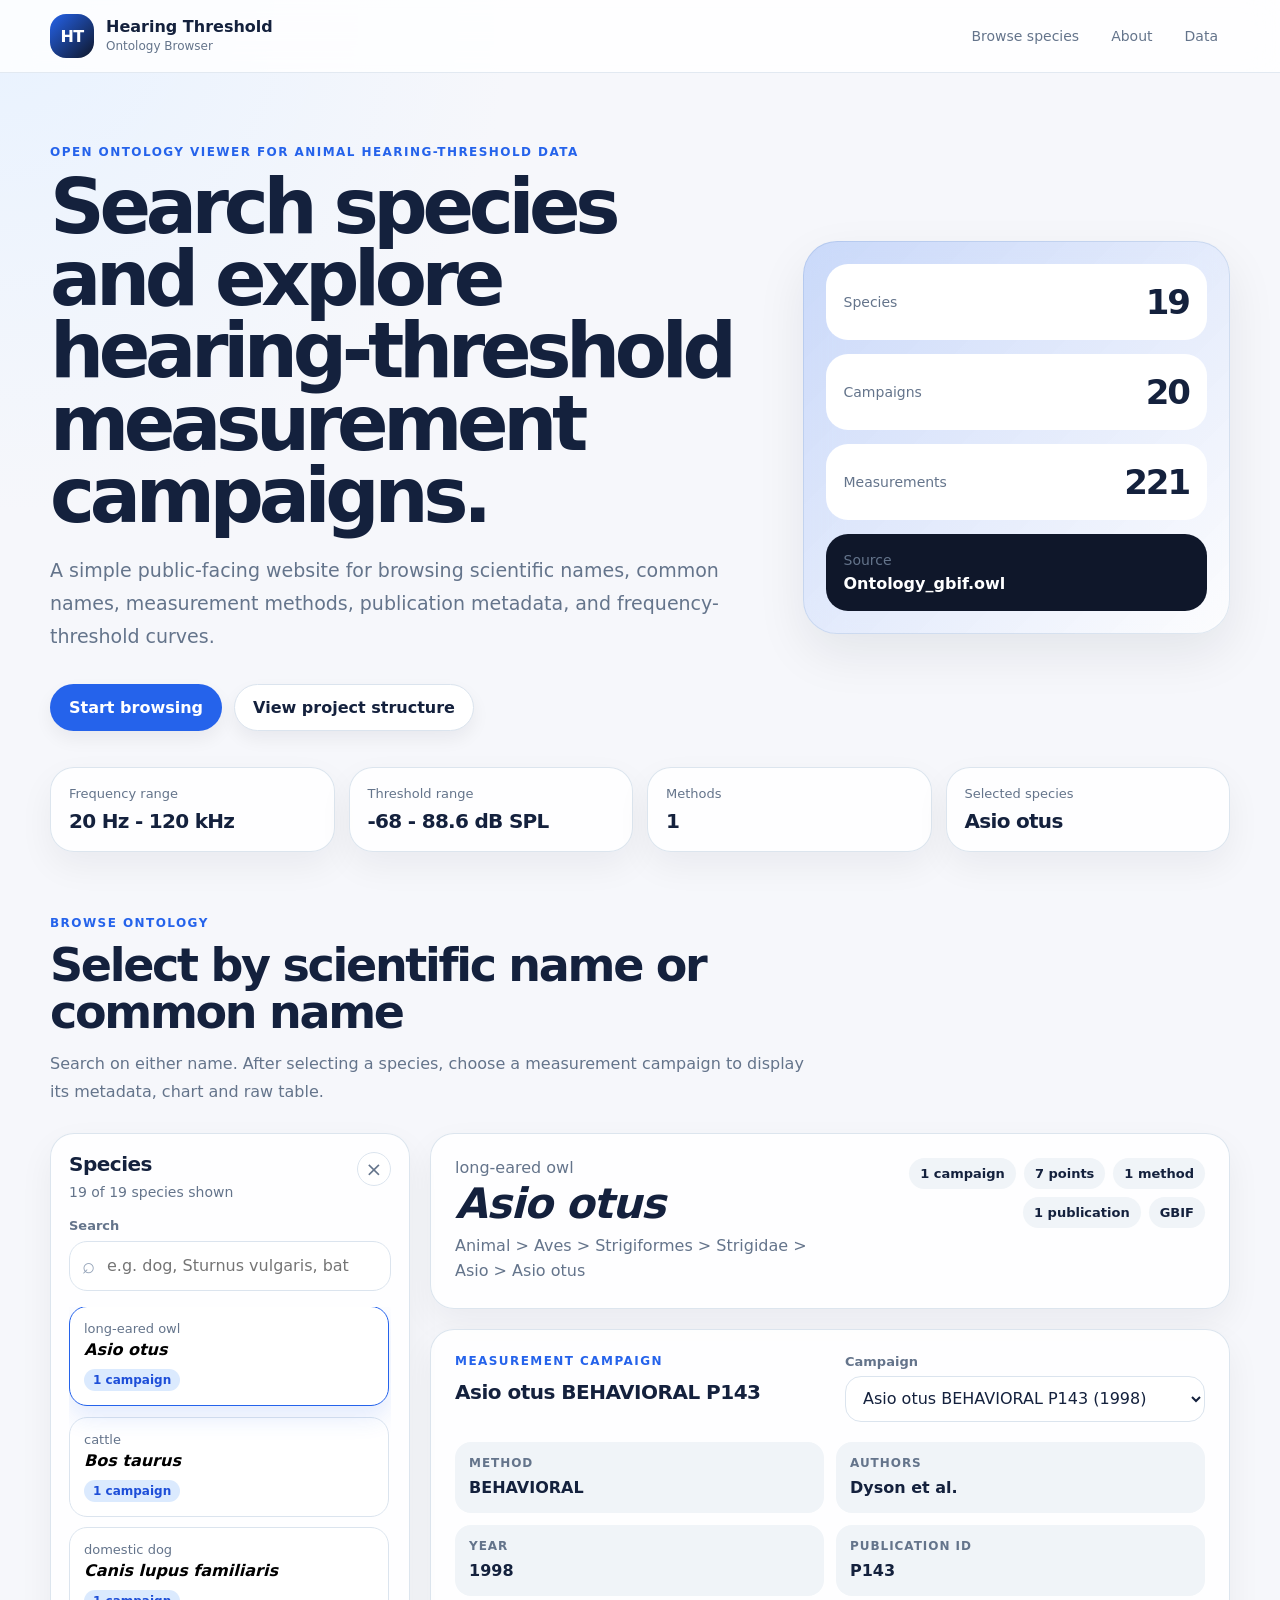
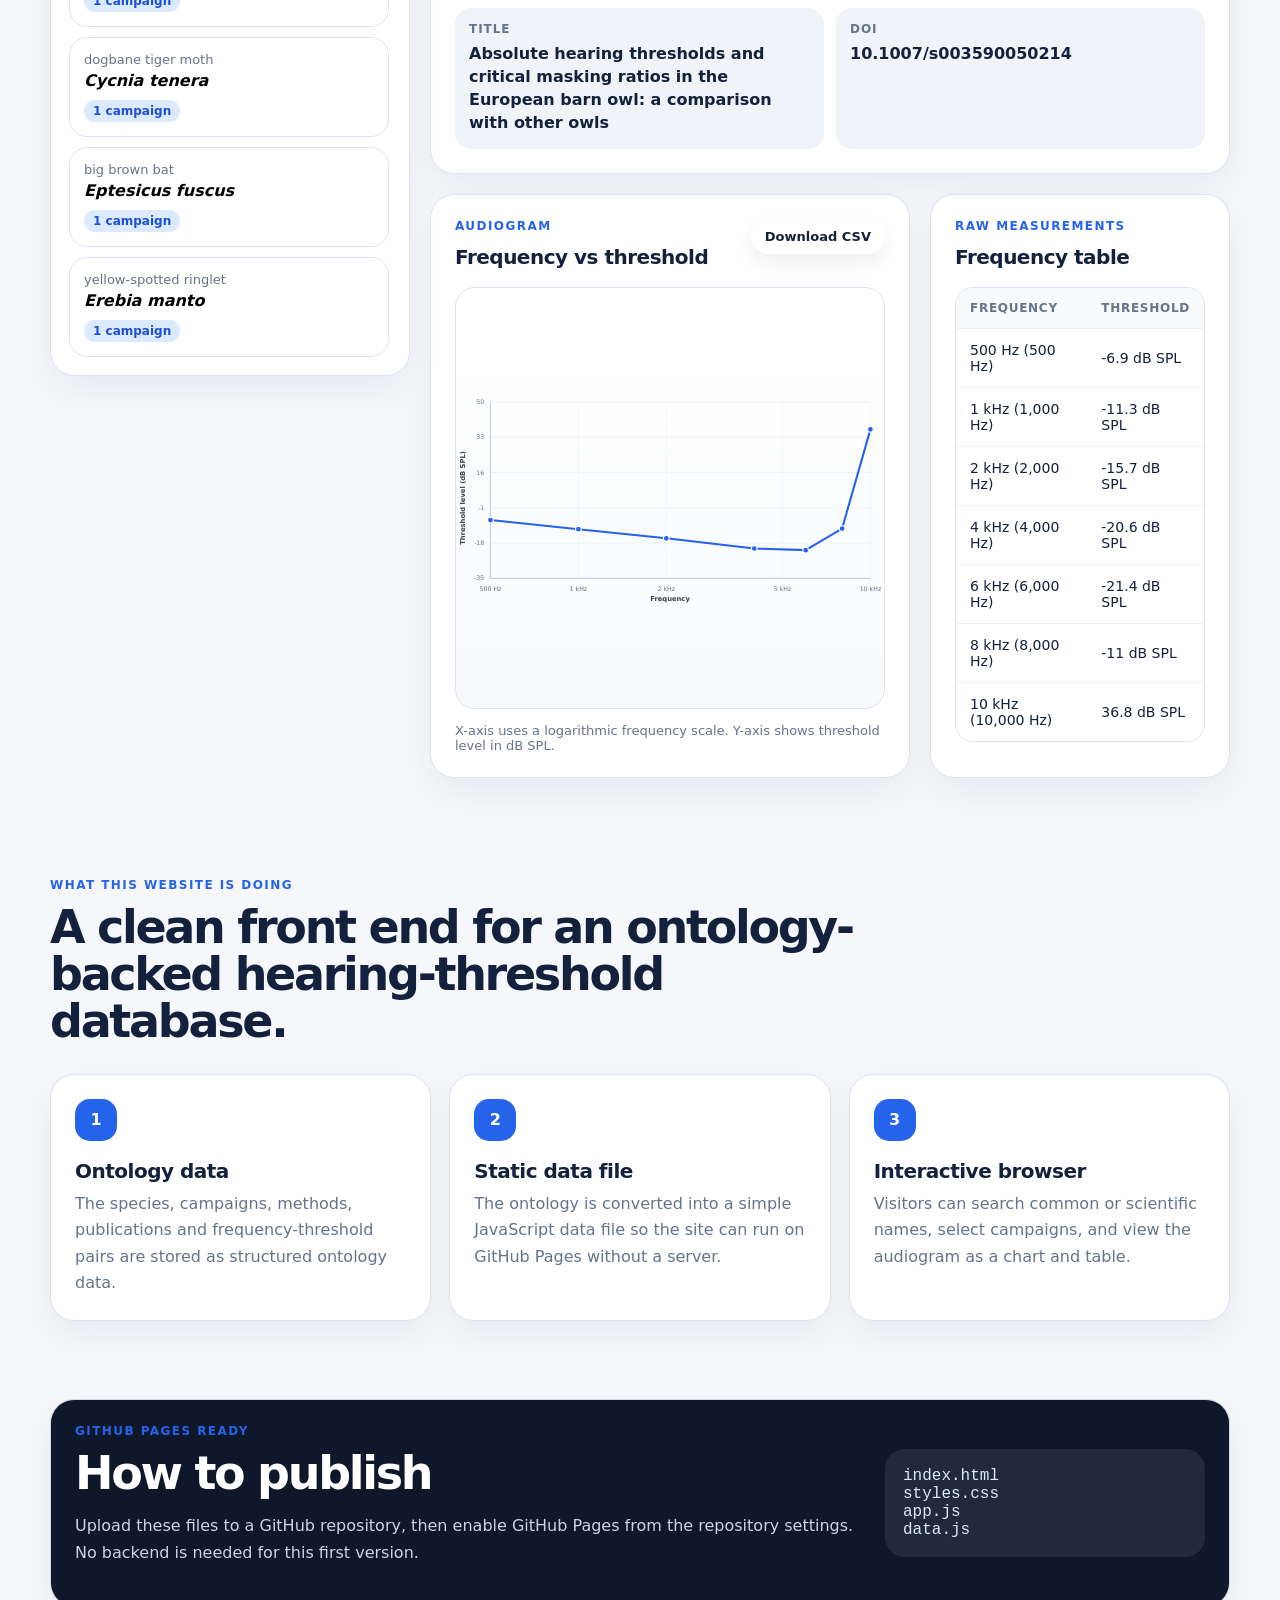
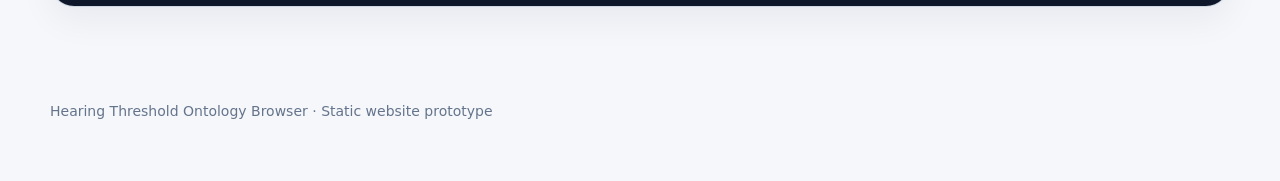
==== index.html @ 01859c6a "first" ====
<!doctype html>
<html lang="en">
<head>
  <meta charset="utf-8" />
  <meta name="viewport" content="width=device-width, initial-scale=1" />
  <title>Hearing Threshold Database</title>
  <meta name="description" content="Browse animal hearing-threshold measurement campaigns by species, method, frequency and threshold level." />
  <link rel="stylesheet" href="styles.css" />
</head>
<body>
  <header class="site-header">
    <nav class="nav shell" aria-label="Main navigation">
      <a class="brand" href="#top" aria-label="Hearing Threshold Database home">
        <span class="brand-mark">HT</span>
        <span>
          <strong>Hearing Threshold</strong>
          <small>Ontology Browser</small>
        </span>
      </a>
      <div class="nav-links">
        <a href="#browse">Browse species</a>
        <a href="#about">About</a>
        <a href="#data">Data</a>
      </div>
    </nav>
  </header>

  <main id="top">
    <section class="hero shell">
      <div class="hero-copy">
        <p class="eyebrow">Open ontology viewer for animal hearing-threshold data</p>
        <h1>Search species and explore hearing-threshold measurement campaigns.</h1>
        <p class="hero-text">
          A simple public-facing website for browsing scientific names, common names,
          measurement methods, publication metadata, and frequency-threshold curves.
        </p>
        <div class="hero-actions">
          <a class="button primary" href="#browse">Start browsing</a>
          <a class="button secondary" href="#data">View project structure</a>
        </div>
      </div>

      <aside class="hero-panel" aria-label="Database overview">
        <div class="mini-card">
          <span class="mini-label">Species</span>
          <strong id="heroSpecies">—</strong>
        </div>
        <div class="mini-card">
          <span class="mini-label">Campaigns</span>
          <strong id="heroCampaigns">—</strong>
        </div>
        <div class="mini-card">
          <span class="mini-label">Measurements</span>
          <strong id="heroMeasurements">—</strong>
        </div>
        <div class="source-box">
          <span>Source</span>
          <strong id="sourceFile">Ontology data</strong>
        </div>
      </aside>
    </section>

    <section class="stats-strip shell" aria-label="Database statistics">
      <article>
        <span>Frequency range</span>
        <strong id="freqRange">—</strong>
      </article>
      <article>
        <span>Threshold range</span>
        <strong id="thresholdRange">—</strong>
      </article>
      <article>
        <span>Methods</span>
        <strong id="methodCount">—</strong>
      </article>
      <article>
        <span>Selected species</span>
        <strong id="selectedSpeciesStat">—</strong>
      </article>
    </section>

    <section id="browse" class="browser shell">
      <div class="section-heading">
        <p class="eyebrow">Browse ontology</p>
        <h2>Select by scientific name or common name</h2>
        <p>
          Search on either name. After selecting a species, choose a measurement campaign
          to display its metadata, chart and raw table.
        </p>
      </div>

      <div class="browser-grid">
        <aside class="species-panel card">
          <div class="panel-top">
            <div>
              <h3>Species</h3>
              <p id="speciesCountText">—</p>
            </div>
            <button id="clearSearch" class="icon-button" title="Clear search" type="button">×</button>
          </div>

          <label class="search-label" for="speciesSearch">Search</label>
          <div class="search-box">
            <span aria-hidden="true">⌕</span>
            <input id="speciesSearch" type="search" placeholder="e.g. dog, Sturnus vulgaris, bat" autocomplete="off" />
          </div>

          <div id="speciesList" class="species-list" aria-live="polite"></div>
        </aside>

        <section class="detail-panel">
          <article class="species-summary card">
            <div>
              <p class="common-name" id="commonName">—</p>
              <h3 id="scientificName">—</h3>
              <p class="taxonomy" id="taxonomyPath">—</p>
            </div>
            <div class="summary-badges" id="summaryBadges"></div>
          </article>

          <article class="campaign-card card">
            <div class="campaign-header">
              <div>
                <p class="eyebrow">Measurement campaign</p>
                <h3 id="campaignTitle">—</h3>
              </div>
              <label class="select-wrap">
                <span>Campaign</span>
                <select id="campaignSelect"></select>
              </label>
            </div>

            <dl class="metadata-grid" id="metadataGrid"></dl>
          </article>

          <div class="visual-grid">
            <article class="chart-card card">
              <div class="chart-header">
                <div>
                  <p class="eyebrow">Audiogram</p>
                  <h3>Frequency vs threshold</h3>
                </div>
                <button id="downloadCsv" class="button small" type="button">Download CSV</button>
              </div>
              <div id="chartWrap" class="chart-wrap" role="img" aria-label="Hearing threshold chart"></div>
              <p class="chart-note">X-axis uses a logarithmic frequency scale. Y-axis shows threshold level in dB SPL.</p>
            </article>

            <article class="table-card card">
              <div class="table-header">
                <p class="eyebrow">Raw measurements</p>
                <h3>Frequency table</h3>
              </div>
              <div class="table-wrap">
                <table>
                  <thead>
                    <tr>
                      <th>Frequency</th>
                      <th>Threshold</th>
                    </tr>
                  </thead>
                  <tbody id="measurementTable"></tbody>
                </table>
              </div>
            </article>
          </div>
        </section>
      </div>
    </section>

    <section id="about" class="about shell">
      <div class="section-heading narrow">
        <p class="eyebrow">What this website is doing</p>
        <h2>A clean front end for an ontology-backed hearing-threshold database.</h2>
      </div>
      <div class="steps">
        <article class="card step">
          <span>1</span>
          <h3>Ontology data</h3>
          <p>The species, campaigns, methods, publications and frequency-threshold pairs are stored as structured ontology data.</p>
        </article>
        <article class="card step">
          <span>2</span>
          <h3>Static data file</h3>
          <p>The ontology is converted into a simple JavaScript data file so the site can run on GitHub Pages without a server.</p>
        </article>
        <article class="card step">
          <span>3</span>
          <h3>Interactive browser</h3>
          <p>Visitors can search common or scientific names, select campaigns, and view the audiogram as a chart and table.</p>
        </article>
      </div>
    </section>

    <section id="data" class="data-section shell">
      <article class="card data-card">
        <div>
          <p class="eyebrow">GitHub Pages ready</p>
          <h2>How to publish</h2>
          <p>
            Upload these files to a GitHub repository, then enable GitHub Pages from the repository settings.
            No backend is needed for this first version.
          </p>
        </div>
        <pre><code>index.html
styles.css
app.js
data.js</code></pre>
      </article>
    </section>
  </main>

  <footer class="footer shell">
    <p>Hearing Threshold Ontology Browser · Static website prototype</p>
  </footer>

  <script src="data.js"></script>
  <script src="app.js"></script>
</body>
</html>
---- styles.css ----
:root {
  --bg: #f6f7fb;
  --surface: #ffffff;
  --surface-soft: #f0f4f8;
  --text: #14213d;
  --muted: #64748b;
  --muted-2: #94a3b8;
  --line: #dbe4ee;
  --accent: #2563eb;
  --accent-dark: #1d4ed8;
  --accent-soft: #dbeafe;
  --good: #059669;
  --shadow: 0 20px 50px rgba(15, 23, 42, 0.08);
  --radius: 24px;
  --radius-sm: 14px;
  --shell: 1180px;
}

* {
  box-sizing: border-box;
}

html {
  scroll-behavior: smooth;
}

body {
  margin: 0;
  font-family: Inter, ui-sans-serif, system-ui, -apple-system, BlinkMacSystemFont, "Segoe UI", sans-serif;
  background: radial-gradient(circle at top left, #e8f2ff 0, transparent 32rem), var(--bg);
  color: var(--text);
}

a {
  color: inherit;
  text-decoration: none;
}

button,
input,
select {
  font: inherit;
}

.shell {
  width: min(var(--shell), calc(100% - 32px));
  margin-inline: auto;
}

.site-header {
  position: sticky;
  top: 0;
  z-index: 20;
  background: rgba(255, 255, 255, 0.82);
  border-bottom: 1px solid rgba(219, 228, 238, 0.8);
  backdrop-filter: blur(16px);
}

.nav {
  min-height: 72px;
  display: flex;
  align-items: center;
  justify-content: space-between;
  gap: 24px;
}

.brand {
  display: inline-flex;
  align-items: center;
  gap: 12px;
}

.brand-mark {
  display: grid;
  place-items: center;
  width: 44px;
  height: 44px;
  border-radius: 16px;
  color: #fff;
  background: linear-gradient(135deg, var(--accent), #0f172a);
  font-weight: 800;
  letter-spacing: -0.04em;
}

.brand strong,
.brand small {
  display: block;
}

.brand strong {
  line-height: 1.05;
}

.brand small {
  margin-top: 3px;
  color: var(--muted);
  font-size: 12px;
}

.nav-links {
  display: flex;
  gap: 8px;
  color: var(--muted);
  font-size: 14px;
}

.nav-links a {
  padding: 10px 12px;
  border-radius: 999px;
}

.nav-links a:hover {
  background: var(--surface-soft);
  color: var(--text);
}

.hero {
  min-height: 560px;
  display: grid;
  grid-template-columns: minmax(0, 1.25fr) minmax(320px, 0.75fr);
  gap: 40px;
  align-items: center;
  padding: 72px 0 36px;
}

.eyebrow {
  margin: 0 0 12px;
  color: var(--accent);
  font-size: 12px;
  font-weight: 800;
  letter-spacing: 0.12em;
  text-transform: uppercase;
}

h1,
h2,
h3,
p {
  margin-top: 0;
}

h1 {
  margin-bottom: 22px;
  max-width: 820px;
  font-size: clamp(40px, 7vw, 76px);
  line-height: 0.95;
  letter-spacing: -0.07em;
}

h2 {
  margin-bottom: 14px;
  font-size: clamp(28px, 4vw, 46px);
  line-height: 1.03;
  letter-spacing: -0.05em;
}

h3 {
  margin-bottom: 8px;
  font-size: 20px;
  letter-spacing: -0.025em;
}

.hero-text {
  max-width: 680px;
  color: var(--muted);
  font-size: 19px;
  line-height: 1.75;
}

.hero-actions {
  display: flex;
  flex-wrap: wrap;
  gap: 12px;
  margin-top: 30px;
}

.button {
  display: inline-flex;
  align-items: center;
  justify-content: center;
  border: 1px solid transparent;
  border-radius: 999px;
  padding: 13px 18px;
  color: var(--text);
  background: var(--surface);
  cursor: pointer;
  font-weight: 750;
  box-shadow: 0 8px 18px rgba(15, 23, 42, 0.06);
}

.button.primary {
  color: #fff;
  background: var(--accent);
}

.button.primary:hover {
  background: var(--accent-dark);
}

.button.secondary {
  border-color: var(--line);
}

.button.small {
  padding: 9px 13px;
  font-size: 13px;
}

.hero-panel {
  position: relative;
  display: grid;
  gap: 14px;
  padding: 22px;
  border: 1px solid rgba(219, 228, 238, 0.85);
  border-radius: 34px;
  background: rgba(255, 255, 255, 0.72);
  box-shadow: var(--shadow);
  backdrop-filter: blur(20px);
}

.hero-panel::before {
  content: "";
  position: absolute;
  inset: -1px;
  z-index: -1;
  border-radius: inherit;
  background: linear-gradient(135deg, rgba(37, 99, 235, 0.24), rgba(255, 255, 255, 0));
}

.mini-card {
  display: flex;
  align-items: center;
  justify-content: space-between;
  gap: 12px;
  padding: 18px;
  border-radius: 22px;
  background: var(--surface);
}

.mini-label,
.source-box span {
  color: var(--muted);
  font-size: 14px;
}

.mini-card strong {
  font-size: 34px;
  letter-spacing: -0.06em;
}

.source-box {
  padding: 18px;
  border-radius: 22px;
  background: #0f172a;
  color: #fff;
}

.source-box span,
.source-box strong {
  display: block;
}

.source-box strong {
  margin-top: 6px;
  overflow-wrap: anywhere;
}

.stats-strip {
  display: grid;
  grid-template-columns: repeat(4, 1fr);
  gap: 14px;
  margin-bottom: 64px;
}

.stats-strip article,
.card {
  border: 1px solid rgba(219, 228, 238, 0.95);
  border-radius: var(--radius);
  background: rgba(255, 255, 255, 0.86);
  box-shadow: 0 14px 35px rgba(15, 23, 42, 0.055);
}

.stats-strip article {
  padding: 18px;
}

.stats-strip span {
  display: block;
  color: var(--muted);
  font-size: 13px;
}

.stats-strip strong {
  display: block;
  margin-top: 8px;
  font-size: 20px;
  letter-spacing: -0.035em;
}

.section-heading {
  max-width: 760px;
  margin-bottom: 28px;
}

.section-heading p:not(.eyebrow) {
  color: var(--muted);
  line-height: 1.7;
}

.section-heading.narrow {
  max-width: 820px;
}

.browser {
  padding-bottom: 80px;
}

.browser-grid {
  display: grid;
  grid-template-columns: 360px minmax(0, 1fr);
  gap: 20px;
  align-items: start;
}

.species-panel {
  position: sticky;
  top: 92px;
  padding: 18px;
}

.panel-top,
.campaign-header,
.chart-header {
  display: flex;
  justify-content: space-between;
  gap: 18px;
  align-items: flex-start;
}

.panel-top p {
  margin: 0;
  color: var(--muted);
  font-size: 14px;
}

.icon-button {
  width: 34px;
  height: 34px;
  border: 1px solid var(--line);
  border-radius: 50%;
  background: #fff;
  color: var(--muted);
  cursor: pointer;
  font-size: 20px;
}

.icon-button:hover {
  color: var(--text);
  border-color: var(--muted-2);
}

.search-label {
  display: block;
  margin: 18px 0 8px;
  color: var(--muted);
  font-size: 13px;
  font-weight: 700;
}

.search-box {
  display: flex;
  align-items: center;
  gap: 10px;
  border: 1px solid var(--line);
  border-radius: 18px;
  background: #fff;
  padding: 0 12px;
}

.search-box span {
  color: var(--muted-2);
  font-size: 22px;
}

.search-box input {
  width: 100%;
  min-height: 48px;
  border: 0;
  outline: 0;
  background: transparent;
  color: var(--text);
}

.species-list {
  display: grid;
  gap: 10px;
  max-height: 650px;
  overflow: auto;
  margin-top: 16px;
  padding-right: 2px;
}

.species-item {
  width: 100%;
  text-align: left;
  border: 1px solid var(--line);
  border-radius: 18px;
  background: #fff;
  padding: 14px;
  cursor: pointer;
  transition: 160ms ease;
}

.species-item:hover,
.species-item.active {
  border-color: var(--accent);
  transform: translateY(-1px);
  box-shadow: 0 12px 24px rgba(37, 99, 235, 0.12);
}

.species-item .common {
  color: var(--muted);
  font-size: 13px;
}

.species-item .scientific {
  margin-top: 4px;
  font-weight: 800;
  font-style: italic;
}

.species-item .count {
  display: inline-flex;
  margin-top: 10px;
  padding: 4px 9px;
  border-radius: 999px;
  color: var(--accent-dark);
  background: var(--accent-soft);
  font-size: 12px;
  font-weight: 800;
}

.detail-panel {
  display: grid;
  gap: 20px;
}

.species-summary,
.campaign-card,
.chart-card,
.table-card,
.data-card,
.step {
  padding: 24px;
}

.species-summary {
  display: flex;
  justify-content: space-between;
  gap: 20px;
  align-items: flex-start;
}

.common-name {
  margin-bottom: 5px;
  color: var(--muted);
  font-size: 16px;
}

#scientificName {
  font-size: clamp(28px, 4vw, 42px);
  font-style: italic;
  line-height: 1.05;
}

.taxonomy {
  margin-bottom: 0;
  color: var(--muted);
  line-height: 1.55;
}

.summary-badges {
  display: flex;
  flex-wrap: wrap;
  justify-content: flex-end;
  gap: 8px;
  min-width: 210px;
}

.badge {
  display: inline-flex;
  align-items: center;
  gap: 6px;
  border-radius: 999px;
  padding: 8px 11px;
  color: var(--text);
  background: var(--surface-soft);
  font-size: 13px;
  font-weight: 750;
}

.select-wrap {
  display: grid;
  gap: 7px;
  min-width: min(360px, 100%);
}

.select-wrap span {
  color: var(--muted);
  font-size: 13px;
  font-weight: 800;
}

select {
  min-height: 46px;
  width: 100%;
  border: 1px solid var(--line);
  border-radius: 16px;
  background: #fff;
  padding: 0 13px;
  color: var(--text);
  outline: 0;
}

select:focus,
.search-box:focus-within {
  border-color: var(--accent);
  box-shadow: 0 0 0 4px rgba(37, 99, 235, 0.12);
}

.metadata-grid {
  display: grid;
  grid-template-columns: repeat(2, minmax(0, 1fr));
  gap: 12px;
  margin: 20px 0 0;
}

.metadata-grid div {
  min-width: 0;
  padding: 14px;
  border-radius: 16px;
  background: var(--surface-soft);
}

.metadata-grid dt {
  color: var(--muted);
  font-size: 12px;
  font-weight: 800;
  text-transform: uppercase;
  letter-spacing: 0.08em;
}

.metadata-grid dd {
  margin: 6px 0 0;
  overflow-wrap: anywhere;
  font-weight: 700;
  line-height: 1.45;
}

.visual-grid {
  display: grid;
  grid-template-columns: minmax(0, 1.45fr) minmax(300px, 0.55fr);
  gap: 20px;
}

.chart-wrap {
  position: relative;
  min-height: 420px;
  margin-top: 18px;
  border: 1px solid var(--line);
  border-radius: 20px;
  background: linear-gradient(180deg, #fff, #f8fafc);
  overflow: hidden;
}

.chart-wrap svg {
  display: block;
  width: 100%;
  height: 420px;
}

.chart-note {
  margin: 14px 0 0;
  color: var(--muted);
  font-size: 13px;
}

.tooltip {
  position: absolute;
  z-index: 4;
  pointer-events: none;
  padding: 8px 10px;
  border: 1px solid var(--line);
  border-radius: 12px;
  background: rgba(255, 255, 255, 0.96);
  box-shadow: 0 10px 24px rgba(15, 23, 42, 0.12);
  color: var(--text);
  font-size: 12px;
  transform: translate(-50%, calc(-100% - 10px));
  white-space: nowrap;
}

.table-header h3,
.chart-header h3 {
  margin-bottom: 0;
}

.table-wrap {
  max-height: 485px;
  overflow: auto;
  margin-top: 18px;
  border: 1px solid var(--line);
  border-radius: 18px;
}

table {
  width: 100%;
  border-collapse: collapse;
  background: #fff;
  font-size: 14px;
}

th,
td {
  padding: 13px 14px;
  border-bottom: 1px solid #eef2f7;
  text-align: left;
}

th {
  position: sticky;
  top: 0;
  z-index: 1;
  color: var(--muted);
  background: #f8fafc;
  font-size: 12px;
  letter-spacing: 0.06em;
  text-transform: uppercase;
}

tr:last-child td {
  border-bottom: 0;
}

.about {
  padding: 20px 0 78px;
}

.steps {
  display: grid;
  grid-template-columns: repeat(3, 1fr);
  gap: 18px;
}

.step span {
  display: grid;
  place-items: center;
  width: 42px;
  height: 42px;
  border-radius: 15px;
  color: #fff;
  background: var(--accent);
  font-weight: 900;
}

.step h3 {
  margin-top: 18px;
}

.step p {
  margin-bottom: 0;
  color: var(--muted);
  line-height: 1.65;
}

.data-section {
  padding-bottom: 68px;
}

.data-card {
  display: grid;
  grid-template-columns: 1fr 320px;
  gap: 24px;
  align-items: center;
  background: #0f172a;
  color: #fff;
}

.data-card p:not(.eyebrow) {
  color: #cbd5e1;
  line-height: 1.7;
}

pre {
  margin: 0;
  overflow: auto;
  border-radius: 20px;
  background: rgba(255, 255, 255, 0.08);
  padding: 18px;
}

code {
  color: #dbeafe;
  font-family: ui-monospace, SFMono-Regular, Menlo, Monaco, Consolas, "Liberation Mono", monospace;
}

.footer {
  padding: 28px 0 48px;
  color: var(--muted);
  font-size: 14px;
}

.empty {
  padding: 18px;
  border: 1px dashed var(--line);
  border-radius: 18px;
  color: var(--muted);
  background: #fff;
}

@media (max-width: 980px) {
  .hero,
  .browser-grid,
  .visual-grid,
  .data-card {
    grid-template-columns: 1fr;
  }

  .species-panel {
    position: static;
  }

  .stats-strip,
  .steps {
    grid-template-columns: repeat(2, 1fr);
  }
}

@media (max-width: 640px) {
  .nav {
    align-items: flex-start;
    flex-direction: column;
    padding: 14px 0;
  }

  .nav-links {
    width: 100%;
    overflow-x: auto;
  }

  .hero {
    min-height: unset;
    padding-top: 44px;
  }

  .stats-strip,
  .steps,
  .metadata-grid {
    grid-template-columns: 1fr;
  }

  .species-summary,
  .campaign-header,
  .chart-header {
    flex-direction: column;
  }

  .summary-badges {
    justify-content: flex-start;
    min-width: 0;
  }
}
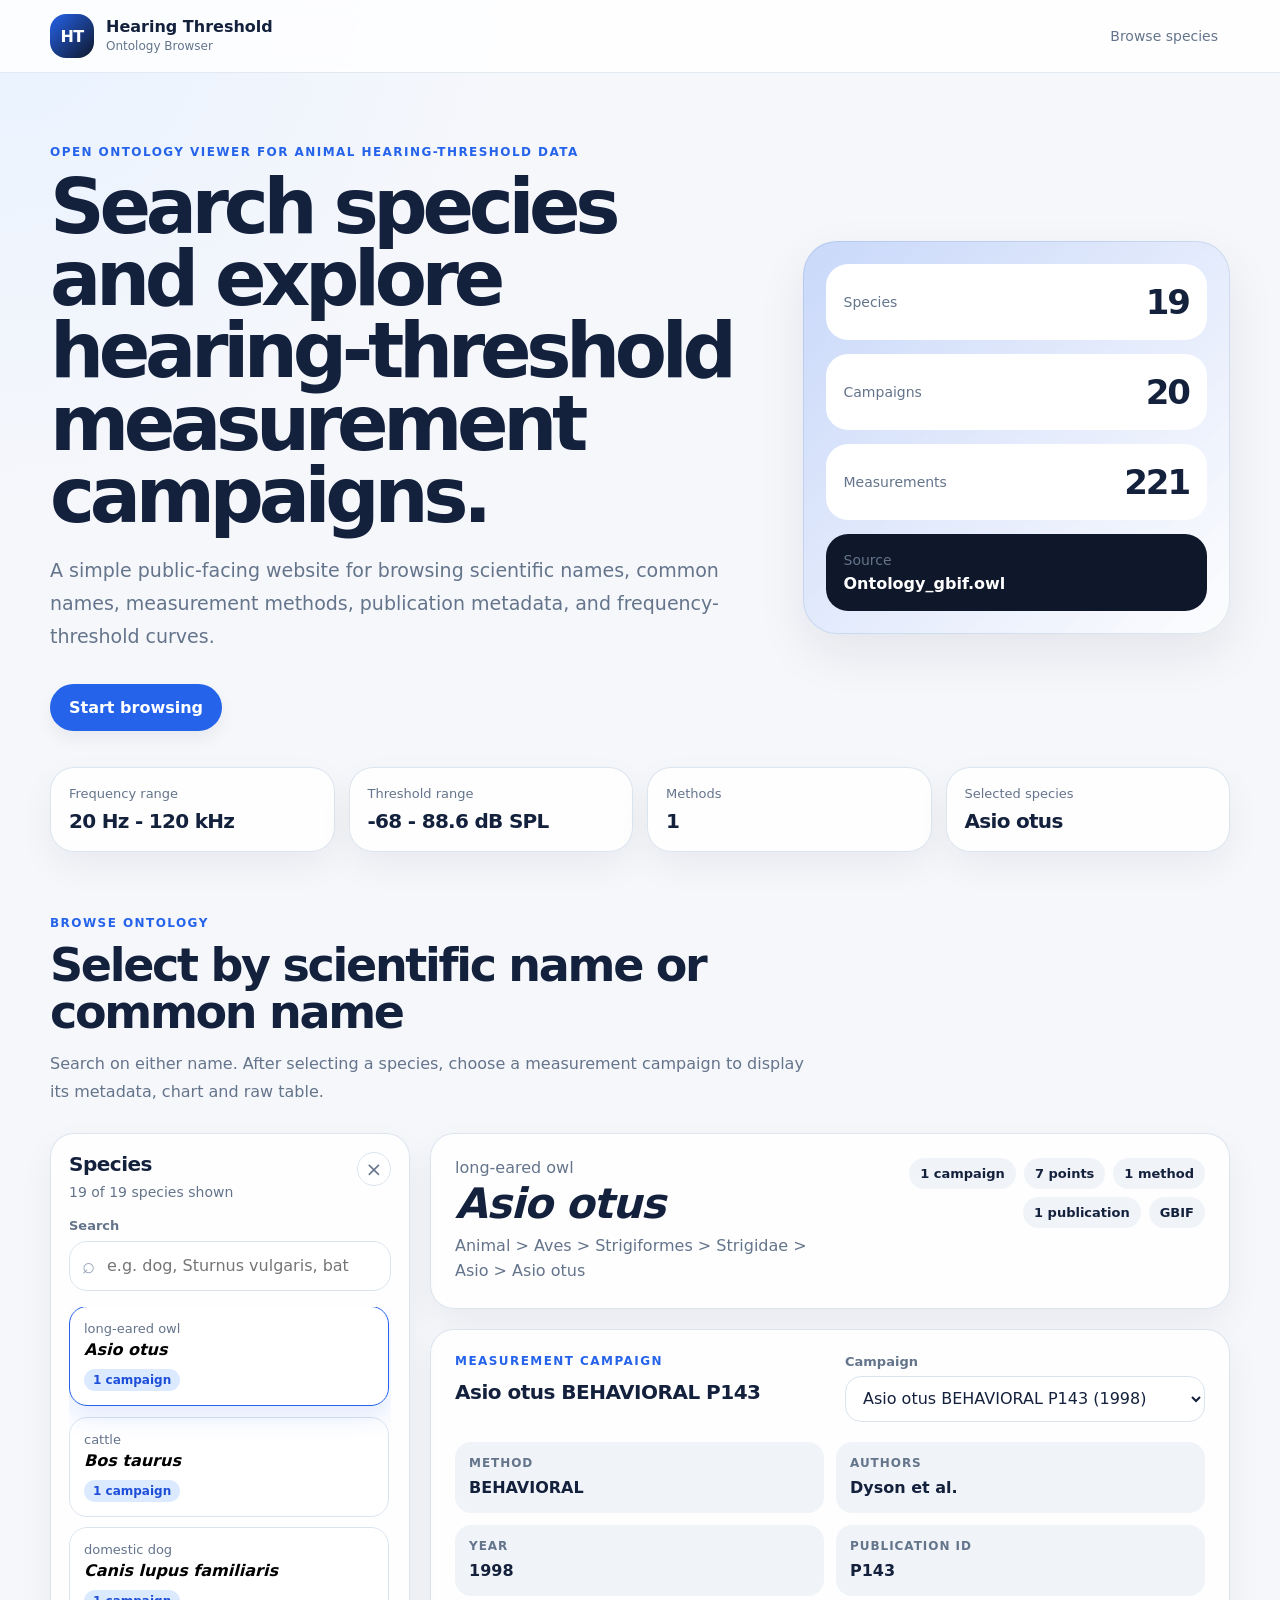
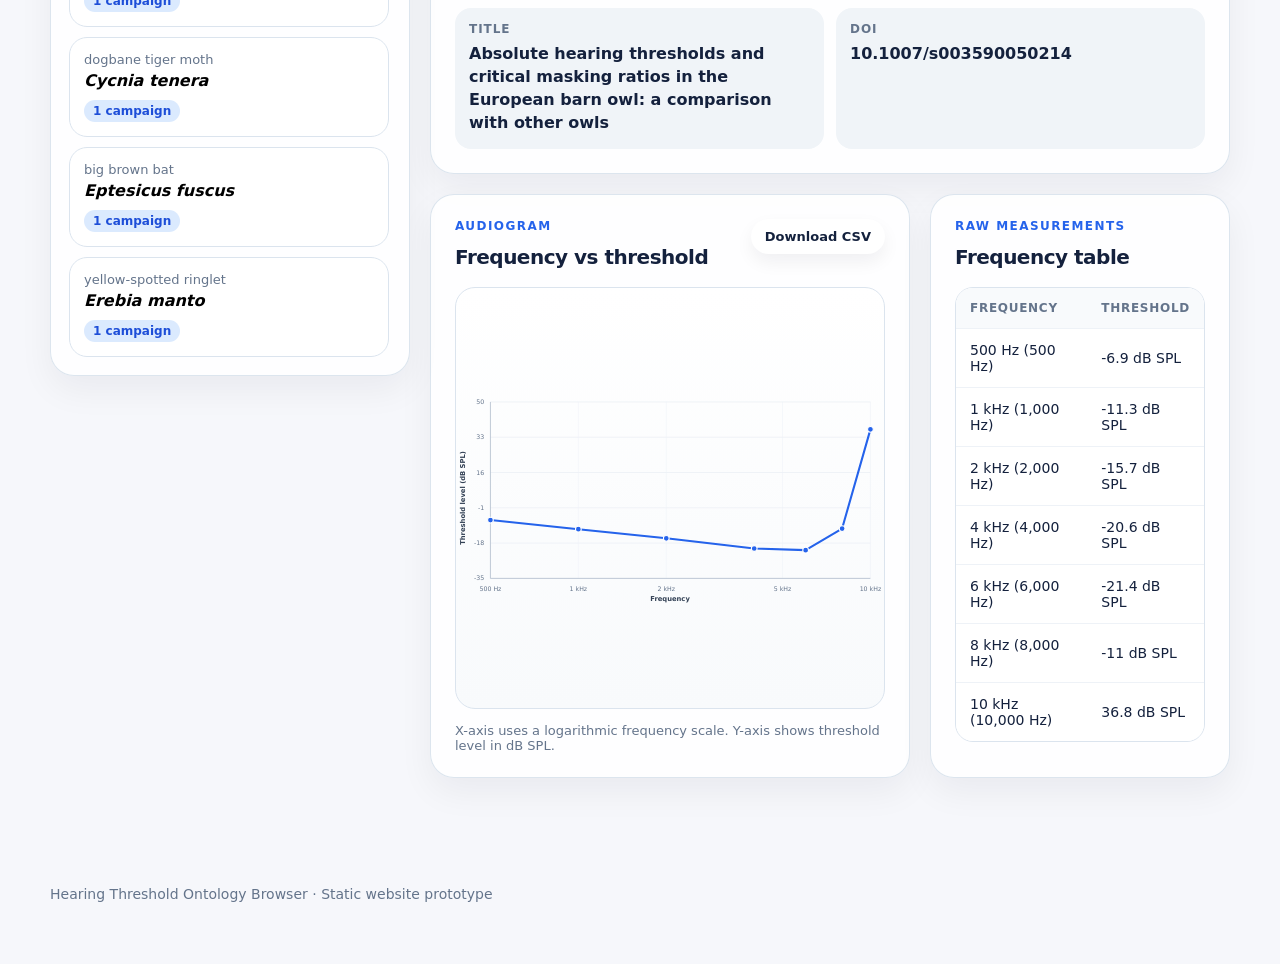
==== commit c4334c92: "decond" ====
--- a/index.html
+++ b/index.html
@@ -19,8 +19,6 @@
       </a>
       <div class="nav-links">
         <a href="#browse">Browse species</a>
-        <a href="#about">About</a>
-        <a href="#data">Data</a>
       </div>
     </nav>
   </header>
@@ -36,7 +34,6 @@
         </p>
         <div class="hero-actions">
           <a class="button primary" href="#browse">Start browsing</a>
-          <a class="button secondary" href="#data">View project structure</a>
         </div>
       </div>
 
@@ -168,46 +165,6 @@
       </div>
     </section>
 
-    <section id="about" class="about shell">
-      <div class="section-heading narrow">
-        <p class="eyebrow">What this website is doing</p>
-        <h2>A clean front end for an ontology-backed hearing-threshold database.</h2>
-      </div>
-      <div class="steps">
-        <article class="card step">
-          <span>1</span>
-          <h3>Ontology data</h3>
-          <p>The species, campaigns, methods, publications and frequency-threshold pairs are stored as structured ontology data.</p>
-        </article>
-        <article class="card step">
-          <span>2</span>
-          <h3>Static data file</h3>
-          <p>The ontology is converted into a simple JavaScript data file so the site can run on GitHub Pages without a server.</p>
-        </article>
-        <article class="card step">
-          <span>3</span>
-          <h3>Interactive browser</h3>
-          <p>Visitors can search common or scientific names, select campaigns, and view the audiogram as a chart and table.</p>
-        </article>
-      </div>
-    </section>
-
-    <section id="data" class="data-section shell">
-      <article class="card data-card">
-        <div>
-          <p class="eyebrow">GitHub Pages ready</p>
-          <h2>How to publish</h2>
-          <p>
-            Upload these files to a GitHub repository, then enable GitHub Pages from the repository settings.
-            No backend is needed for this first version.
-          </p>
-        </div>
-        <pre><code>index.html
-styles.css
-app.js
-data.js</code></pre>
-      </article>
-    </section>
   </main>
 
   <footer class="footer shell">
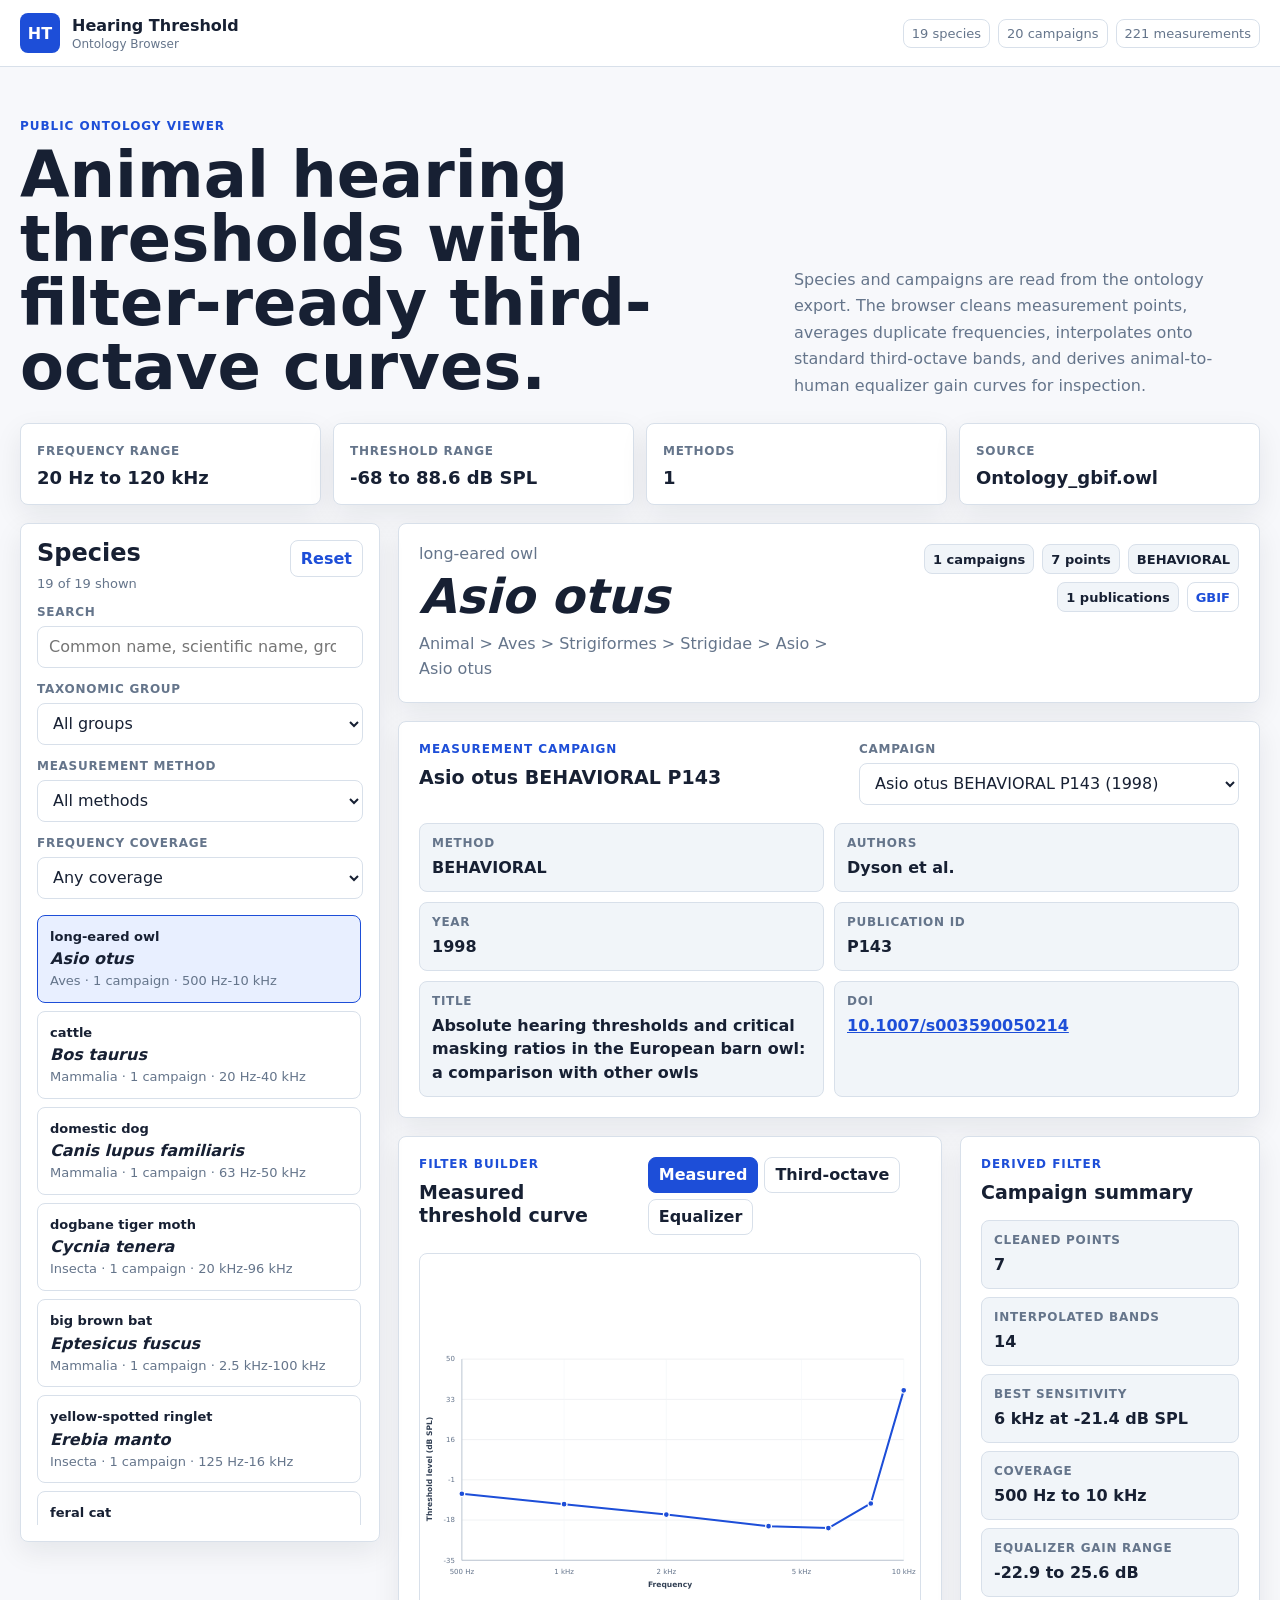
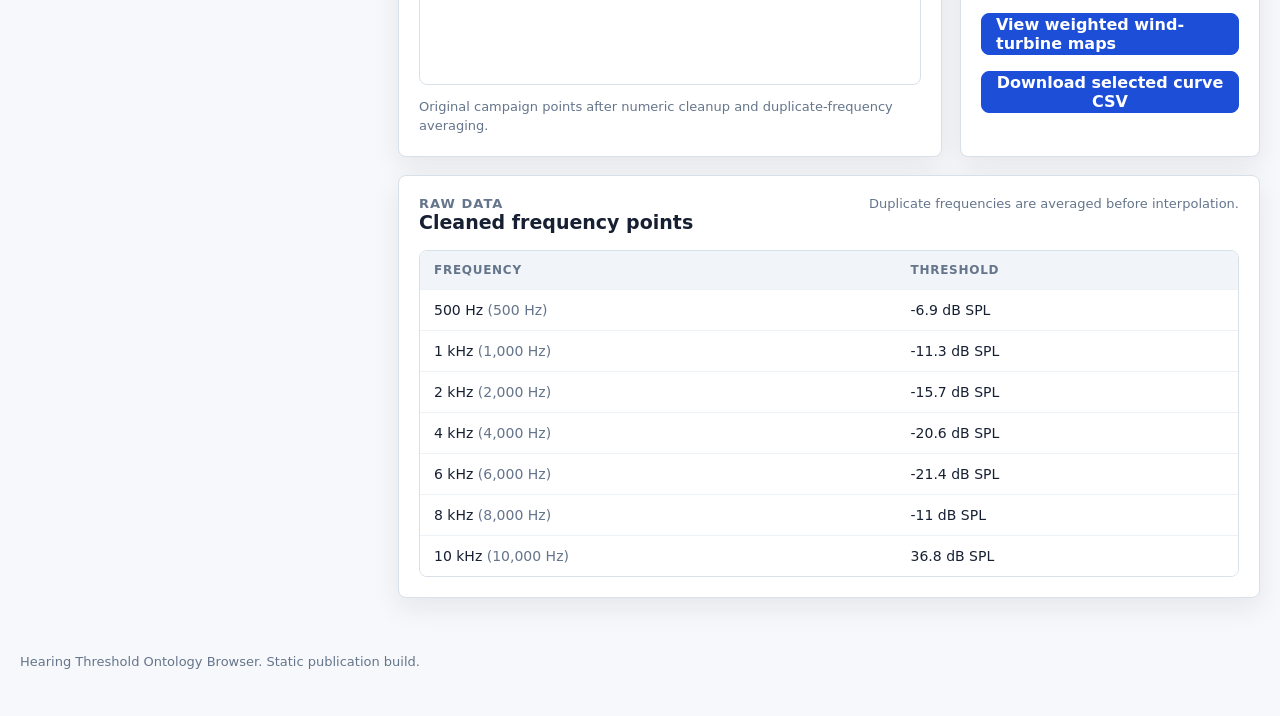
==== commit a9e9a95d: "Add hearing threshold tools and ontology workflow" ====
--- a/index.html
+++ b/index.html
@@ -3,172 +3,176 @@
 <head>
   <meta charset="utf-8" />
   <meta name="viewport" content="width=device-width, initial-scale=1" />
-  <title>Hearing Threshold Database</title>
-  <meta name="description" content="Browse animal hearing-threshold measurement campaigns by species, method, frequency and threshold level." />
+  <title>Hearing Threshold Ontology Browser</title>
+  <meta name="description" content="Browse species, hearing threshold campaigns, third-octave threshold estimates, and animal-to-human equalizer curves from the hearing-threshold ontology." />
   <link rel="stylesheet" href="styles.css" />
 </head>
 <body>
   <header class="site-header">
     <nav class="nav shell" aria-label="Main navigation">
-      <a class="brand" href="#top" aria-label="Hearing Threshold Database home">
+      <a class="brand" href="#top" aria-label="Hearing Threshold Ontology Browser home">
         <span class="brand-mark">HT</span>
         <span>
           <strong>Hearing Threshold</strong>
           <small>Ontology Browser</small>
         </span>
       </a>
-      <div class="nav-links">
-        <a href="#browse">Browse species</a>
+      <div class="nav-meta" aria-label="Dataset summary">
+        <span id="navSpecies">- species</span>
+        <span id="navCampaigns">- campaigns</span>
+        <span id="navMeasurements">- measurements</span>
       </div>
     </nav>
   </header>
 
-  <main id="top">
-    <section class="hero shell">
-      <div class="hero-copy">
-        <p class="eyebrow">Open ontology viewer for animal hearing-threshold data</p>
-        <h1>Search species and explore hearing-threshold measurement campaigns.</h1>
-        <p class="hero-text">
-          A simple public-facing website for browsing scientific names, common names,
-          measurement methods, publication metadata, and frequency-threshold curves.
-        </p>
-        <div class="hero-actions">
-          <a class="button primary" href="#browse">Start browsing</a>
-        </div>
+  <main id="top" class="shell">
+    <section class="intro">
+      <div>
+        <p class="eyebrow">Public ontology viewer</p>
+        <h1>Animal hearing thresholds with filter-ready third-octave curves.</h1>
       </div>
-
-      <aside class="hero-panel" aria-label="Database overview">
-        <div class="mini-card">
-          <span class="mini-label">Species</span>
-          <strong id="heroSpecies">—</strong>
-        </div>
-        <div class="mini-card">
-          <span class="mini-label">Campaigns</span>
-          <strong id="heroCampaigns">—</strong>
-        </div>
-        <div class="mini-card">
-          <span class="mini-label">Measurements</span>
-          <strong id="heroMeasurements">—</strong>
-        </div>
-        <div class="source-box">
-          <span>Source</span>
-          <strong id="sourceFile">Ontology data</strong>
-        </div>
-      </aside>
+      <p>
+        Species and campaigns are read from the ontology export. The browser cleans measurement
+        points, averages duplicate frequencies, interpolates onto standard third-octave bands, and
+        derives animal-to-human equalizer gain curves for inspection.
+      </p>
     </section>
 
-    <section class="stats-strip shell" aria-label="Database statistics">
+    <section class="metrics" aria-label="Dataset statistics">
       <article>
         <span>Frequency range</span>
-        <strong id="freqRange">—</strong>
+        <strong id="freqRange">-</strong>
       </article>
       <article>
         <span>Threshold range</span>
-        <strong id="thresholdRange">—</strong>
+        <strong id="thresholdRange">-</strong>
       </article>
       <article>
         <span>Methods</span>
-        <strong id="methodCount">—</strong>
+        <strong id="methodCount">-</strong>
       </article>
       <article>
-        <span>Selected species</span>
-        <strong id="selectedSpeciesStat">—</strong>
+        <span>Source</span>
+        <strong id="sourceFile">Ontology data</strong>
       </article>
     </section>
 
-    <section id="browse" class="browser shell">
-      <div class="section-heading">
-        <p class="eyebrow">Browse ontology</p>
-        <h2>Select by scientific name or common name</h2>
-        <p>
-          Search on either name. After selecting a species, choose a measurement campaign
-          to display its metadata, chart and raw table.
-        </p>
-      </div>
+    <section class="workspace" aria-label="Species browser">
+      <aside class="filter-panel" aria-label="Species filters">
+        <div class="panel-title">
+          <div>
+            <h2>Species</h2>
+            <p id="speciesCountText">-</p>
+          </div>
+          <button id="resetFilters" class="text-button" type="button">Reset</button>
+        </div>
 
-      <div class="browser-grid">
-        <aside class="species-panel card">
-          <div class="panel-top">
+        <label class="field">
+          <span>Search</span>
+          <input id="speciesSearch" type="search" placeholder="Common name, scientific name, group, GBIF..." autocomplete="off" />
+        </label>
+
+        <label class="field">
+          <span>Taxonomic group</span>
+          <select id="groupFilter"></select>
+        </label>
+
+        <label class="field">
+          <span>Measurement method</span>
+          <select id="methodFilter"></select>
+        </label>
+
+        <label class="field">
+          <span>Frequency coverage</span>
+          <select id="coverageFilter">
+            <option value="all">Any coverage</option>
+            <option value="human">Human range overlap, 20 Hz-20 kHz</option>
+            <option value="ultrasonic">Includes ultrasonic, above 20 kHz</option>
+            <option value="third-octave">At least 4 points for interpolation</option>
+          </select>
+        </label>
+
+        <div id="speciesList" class="species-list" aria-live="polite"></div>
+      </aside>
+
+      <section class="detail-panel" aria-label="Selected species details">
+        <article class="species-summary">
+          <div>
+            <p class="common-name" id="commonName">-</p>
+            <h2 id="scientificName">-</h2>
+            <p class="taxonomy" id="taxonomyPath">-</p>
+          </div>
+          <div class="summary-badges" id="summaryBadges"></div>
+        </article>
+
+        <article class="campaign-panel">
+          <div class="campaign-header">
             <div>
-              <h3>Species</h3>
-              <p id="speciesCountText">—</p>
+              <p class="eyebrow">Measurement campaign</p>
+              <h3 id="campaignTitle">-</h3>
             </div>
-            <button id="clearSearch" class="icon-button" title="Clear search" type="button">×</button>
+            <label class="select-wrap">
+              <span>Campaign</span>
+              <select id="campaignSelect"></select>
+            </label>
           </div>
+          <dl class="metadata-grid" id="metadataGrid"></dl>
+        </article>
 
-          <label class="search-label" for="speciesSearch">Search</label>
-          <div class="search-box">
-            <span aria-hidden="true">⌕</span>
-            <input id="speciesSearch" type="search" placeholder="e.g. dog, Sturnus vulgaris, bat" autocomplete="off" />
-          </div>
-
-          <div id="speciesList" class="species-list" aria-live="polite"></div>
-        </aside>
-
-        <section class="detail-panel">
-          <article class="species-summary card">
-            <div>
-              <p class="common-name" id="commonName">—</p>
-              <h3 id="scientificName">—</h3>
-              <p class="taxonomy" id="taxonomyPath">—</p>
+        <div class="analysis-grid">
+          <article class="chart-panel">
+            <div class="chart-header">
+              <div>
+                <p class="eyebrow">Filter builder</p>
+                <h3 id="chartTitle">Measured threshold curve</h3>
+              </div>
+              <div class="mode-tabs" role="tablist" aria-label="Chart mode">
+                <button class="mode-tab active" type="button" data-mode="measured">Measured</button>
+                <button class="mode-tab" type="button" data-mode="thirdOctave">Third-octave</button>
+                <button class="mode-tab" type="button" data-mode="equalizer">Equalizer</button>
+              </div>
             </div>
-            <div class="summary-badges" id="summaryBadges"></div>
+            <div id="chartWrap" class="chart-wrap" role="img" aria-label="Hearing threshold chart"></div>
+            <p id="chartNote" class="chart-note"></p>
           </article>
 
-          <article class="campaign-card card">
-            <div class="campaign-header">
-              <div>
-                <p class="eyebrow">Measurement campaign</p>
-                <h3 id="campaignTitle">—</h3>
-              </div>
-              <label class="select-wrap">
-                <span>Campaign</span>
-                <select id="campaignSelect"></select>
-              </label>
+          <aside class="inspector-panel">
+            <div>
+              <p class="eyebrow">Derived filter</p>
+              <h3>Campaign summary</h3>
             </div>
+            <dl class="filter-metrics" id="filterMetrics"></dl>
+            <a id="viewMaps" class="primary-button" href="wind-maps.html">View weighted wind-turbine maps</a>
+            <button id="downloadCsv" class="primary-button" type="button">Download selected curve CSV</button>
+          </aside>
+        </div>
 
-            <dl class="metadata-grid" id="metadataGrid"></dl>
-          </article>
-
-          <div class="visual-grid">
-            <article class="chart-card card">
-              <div class="chart-header">
-                <div>
-                  <p class="eyebrow">Audiogram</p>
-                  <h3>Frequency vs threshold</h3>
-                </div>
-                <button id="downloadCsv" class="button small" type="button">Download CSV</button>
-              </div>
-              <div id="chartWrap" class="chart-wrap" role="img" aria-label="Hearing threshold chart"></div>
-              <p class="chart-note">X-axis uses a logarithmic frequency scale. Y-axis shows threshold level in dB SPL.</p>
-            </article>
-
-            <article class="table-card card">
-              <div class="table-header">
-                <p class="eyebrow">Raw measurements</p>
-                <h3>Frequency table</h3>
-              </div>
-              <div class="table-wrap">
-                <table>
-                  <thead>
-                    <tr>
-                      <th>Frequency</th>
-                      <th>Threshold</th>
-                    </tr>
-                  </thead>
-                  <tbody id="measurementTable"></tbody>
-                </table>
-              </div>
-            </article>
+        <article class="table-panel">
+          <div class="table-header">
+            <div>
+              <p class="eyebrow">Raw data</p>
+              <h3>Cleaned frequency points</h3>
+            </div>
+            <p>Duplicate frequencies are averaged before interpolation.</p>
           </div>
-        </section>
-      </div>
+          <div class="table-wrap">
+            <table>
+              <thead>
+                <tr>
+                  <th>Frequency</th>
+                  <th>Threshold</th>
+                </tr>
+              </thead>
+              <tbody id="measurementTable"></tbody>
+            </table>
+          </div>
+        </article>
+      </section>
     </section>
-
   </main>
 
   <footer class="footer shell">
-    <p>Hearing Threshold Ontology Browser · Static website prototype</p>
+    <p>Hearing Threshold Ontology Browser. Static publication build.</p>
   </footer>
 
   <script src="data.js"></script>
--- a/styles.css
+++ b/styles.css
@@ -1,19 +1,18 @@
 :root {
-  --bg: #f6f7fb;
+  --bg: #f7f8fb;
   --surface: #ffffff;
-  --surface-soft: #f0f4f8;
-  --text: #14213d;
-  --muted: #64748b;
-  --muted-2: #94a3b8;
-  --line: #dbe4ee;
-  --accent: #2563eb;
-  --accent-dark: #1d4ed8;
-  --accent-soft: #dbeafe;
-  --good: #059669;
-  --shadow: 0 20px 50px rgba(15, 23, 42, 0.08);
-  --radius: 24px;
-  --radius-sm: 14px;
-  --shell: 1180px;
+  --surface-muted: #f1f5f9;
+  --text: #172033;
+  --muted: #65758b;
+  --line: #d8e0ea;
+  --line-strong: #bcc9d8;
+  --accent: #1d4ed8;
+  --accent-strong: #173c9f;
+  --accent-soft: #e8efff;
+  --green: #047857;
+  --shadow: 0 10px 28px rgba(15, 23, 42, 0.08);
+  --radius: 8px;
+  --shell: 1240px;
 }
 
 * {
@@ -26,14 +25,13 @@
 
 body {
   margin: 0;
+  background: var(--bg);
+  color: var(--text);
   font-family: Inter, ui-sans-serif, system-ui, -apple-system, BlinkMacSystemFont, "Segoe UI", sans-serif;
-  background: radial-gradient(circle at top left, #e8f2ff 0, transparent 32rem), var(--bg);
-  color: var(--text);
 }
 
 a {
   color: inherit;
-  text-decoration: none;
 }
 
 button,
@@ -42,6 +40,10 @@
   font: inherit;
 }
 
+button {
+  cursor: pointer;
+}
+
 .shell {
   width: min(var(--shell), calc(100% - 32px));
   margin-inline: auto;
@@ -51,35 +53,37 @@
   position: sticky;
   top: 0;
   z-index: 20;
-  background: rgba(255, 255, 255, 0.82);
-  border-bottom: 1px solid rgba(219, 228, 238, 0.8);
-  backdrop-filter: blur(16px);
+  border-bottom: 1px solid var(--line);
+  background: rgba(255, 255, 255, 0.94);
+  backdrop-filter: blur(12px);
 }
 
 .nav {
-  min-height: 72px;
+  min-height: 66px;
   display: flex;
   align-items: center;
   justify-content: space-between;
-  gap: 24px;
+  gap: 20px;
 }
 
 .brand {
   display: inline-flex;
   align-items: center;
   gap: 12px;
+  color: var(--text);
+  text-decoration: none;
 }
 
 .brand-mark {
   display: grid;
   place-items: center;
-  width: 44px;
-  height: 44px;
-  border-radius: 16px;
+  width: 40px;
+  height: 40px;
+  border-radius: var(--radius);
+  background: var(--accent);
   color: #fff;
-  background: linear-gradient(135deg, var(--accent), #0f172a);
   font-weight: 800;
-  letter-spacing: -0.04em;
+  letter-spacing: 0;
 }
 
 .brand strong,
@@ -87,48 +91,46 @@
   display: block;
 }
 
-.brand strong {
-  line-height: 1.05;
+.brand small,
+.nav-meta,
+.muted {
+  color: var(--muted);
 }
 
 .brand small {
-  margin-top: 3px;
-  color: var(--muted);
+  margin-top: 2px;
   font-size: 12px;
 }
 
-.nav-links {
-  display: flex;
+.nav-meta {
+  display: flex;
+  flex-wrap: wrap;
+  justify-content: flex-end;
   gap: 8px;
-  color: var(--muted);
-  font-size: 14px;
-}
-
-.nav-links a {
-  padding: 10px 12px;
-  border-radius: 999px;
-}
-
-.nav-links a:hover {
-  background: var(--surface-soft);
-  color: var(--text);
-}
-
-.hero {
-  min-height: 560px;
-  display: grid;
-  grid-template-columns: minmax(0, 1.25fr) minmax(320px, 0.75fr);
-  gap: 40px;
-  align-items: center;
-  padding: 72px 0 36px;
+  font-size: 13px;
+}
+
+.nav-meta span {
+  padding: 6px 8px;
+  border: 1px solid var(--line);
+  border-radius: var(--radius);
+  background: var(--surface);
+}
+
+.intro {
+  display: grid;
+  grid-template-columns: minmax(0, 0.95fr) minmax(320px, 0.6fr);
+  gap: 36px;
+  align-items: end;
+  padding: 52px 0 24px;
 }
 
 .eyebrow {
-  margin: 0 0 12px;
+  margin: 0 0 10px;
   color: var(--accent);
   font-size: 12px;
   font-weight: 800;
-  letter-spacing: 0.12em;
+  letter-spacing: 0.08em;
   text-transform: uppercase;
 }
 
@@ -140,261 +142,155 @@
 }
 
 h1 {
-  margin-bottom: 22px;
-  max-width: 820px;
-  font-size: clamp(40px, 7vw, 76px);
-  line-height: 0.95;
-  letter-spacing: -0.07em;
+  max-width: 760px;
+  margin-bottom: 0;
+  font-size: clamp(36px, 5vw, 64px);
+  line-height: 1;
+  letter-spacing: 0;
 }
 
 h2 {
-  margin-bottom: 14px;
-  font-size: clamp(28px, 4vw, 46px);
-  line-height: 1.03;
-  letter-spacing: -0.05em;
+  margin-bottom: 8px;
+  font-size: 24px;
+  line-height: 1.15;
+  letter-spacing: 0;
 }
 
 h3 {
-  margin-bottom: 8px;
-  font-size: 20px;
-  letter-spacing: -0.025em;
-}
-
-.hero-text {
-  max-width: 680px;
-  color: var(--muted);
+  margin-bottom: 0;
   font-size: 19px;
-  line-height: 1.75;
-}
-
-.hero-actions {
-  display: flex;
-  flex-wrap: wrap;
+  line-height: 1.2;
+  letter-spacing: 0;
+}
+
+.intro p:not(.eyebrow) {
+  margin-bottom: 0;
+  color: var(--muted);
+  font-size: 16px;
+  line-height: 1.65;
+}
+
+.metrics {
+  display: grid;
+  grid-template-columns: repeat(4, 1fr);
   gap: 12px;
-  margin-top: 30px;
-}
-
-.button {
-  display: inline-flex;
-  align-items: center;
-  justify-content: center;
-  border: 1px solid transparent;
-  border-radius: 999px;
-  padding: 13px 18px;
-  color: var(--text);
+  margin-bottom: 18px;
+}
+
+.metrics article,
+.filter-panel,
+.species-summary,
+.campaign-panel,
+.chart-panel,
+.inspector-panel,
+.table-panel {
+  border: 1px solid var(--line);
+  border-radius: var(--radius);
   background: var(--surface);
-  cursor: pointer;
-  font-weight: 750;
-  box-shadow: 0 8px 18px rgba(15, 23, 42, 0.06);
-}
-
-.button.primary {
-  color: #fff;
-  background: var(--accent);
-}
-
-.button.primary:hover {
-  background: var(--accent-dark);
-}
-
-.button.secondary {
-  border-color: var(--line);
-}
-
-.button.small {
-  padding: 9px 13px;
-  font-size: 13px;
-}
-
-.hero-panel {
-  position: relative;
-  display: grid;
-  gap: 14px;
-  padding: 22px;
-  border: 1px solid rgba(219, 228, 238, 0.85);
-  border-radius: 34px;
-  background: rgba(255, 255, 255, 0.72);
   box-shadow: var(--shadow);
-  backdrop-filter: blur(20px);
-}
-
-.hero-panel::before {
-  content: "";
-  position: absolute;
-  inset: -1px;
-  z-index: -1;
-  border-radius: inherit;
-  background: linear-gradient(135deg, rgba(37, 99, 235, 0.24), rgba(255, 255, 255, 0));
-}
-
-.mini-card {
-  display: flex;
-  align-items: center;
-  justify-content: space-between;
-  gap: 12px;
-  padding: 18px;
-  border-radius: 22px;
-  background: var(--surface);
-}
-
-.mini-label,
-.source-box span {
-  color: var(--muted);
-  font-size: 14px;
-}
-
-.mini-card strong {
-  font-size: 34px;
-  letter-spacing: -0.06em;
-}
-
-.source-box {
-  padding: 18px;
-  border-radius: 22px;
-  background: #0f172a;
-  color: #fff;
-}
-
-.source-box span,
-.source-box strong {
-  display: block;
-}
-
-.source-box strong {
-  margin-top: 6px;
-  overflow-wrap: anywhere;
-}
-
-.stats-strip {
-  display: grid;
-  grid-template-columns: repeat(4, 1fr);
-  gap: 14px;
-  margin-bottom: 64px;
-}
-
-.stats-strip article,
-.card {
-  border: 1px solid rgba(219, 228, 238, 0.95);
-  border-radius: var(--radius);
-  background: rgba(255, 255, 255, 0.86);
-  box-shadow: 0 14px 35px rgba(15, 23, 42, 0.055);
-}
-
-.stats-strip article {
-  padding: 18px;
-}
-
-.stats-strip span {
-  display: block;
-  color: var(--muted);
-  font-size: 13px;
-}
-
-.stats-strip strong {
+}
+
+.metrics article {
+  min-width: 0;
+  padding: 16px;
+}
+
+.metrics span,
+.field span,
+.select-wrap span,
+.filter-metrics dt,
+.metadata-grid dt {
+  color: var(--muted);
+  font-size: 12px;
+  font-weight: 800;
+  letter-spacing: 0.06em;
+  text-transform: uppercase;
+}
+
+.metrics strong {
   display: block;
   margin-top: 8px;
-  font-size: 20px;
-  letter-spacing: -0.035em;
-}
-
-.section-heading {
-  max-width: 760px;
-  margin-bottom: 28px;
-}
-
-.section-heading p:not(.eyebrow) {
-  color: var(--muted);
-  line-height: 1.7;
-}
-
-.section-heading.narrow {
-  max-width: 820px;
-}
-
-.browser {
-  padding-bottom: 80px;
-}
-
-.browser-grid {
+  overflow-wrap: anywhere;
+  font-size: 18px;
+}
+
+.workspace {
   display: grid;
   grid-template-columns: 360px minmax(0, 1fr);
-  gap: 20px;
+  gap: 18px;
   align-items: start;
-}
-
-.species-panel {
+  padding-bottom: 56px;
+}
+
+.filter-panel {
   position: sticky;
-  top: 92px;
-  padding: 18px;
-}
-
-.panel-top,
+  top: 84px;
+  padding: 16px;
+}
+
+.panel-title,
 .campaign-header,
-.chart-header {
+.chart-header,
+.table-header {
   display: flex;
   justify-content: space-between;
   gap: 18px;
   align-items: flex-start;
 }
 
-.panel-top p {
-  margin: 0;
-  color: var(--muted);
-  font-size: 14px;
-}
-
-.icon-button {
-  width: 34px;
-  height: 34px;
-  border: 1px solid var(--line);
-  border-radius: 50%;
-  background: #fff;
-  color: var(--muted);
-  cursor: pointer;
-  font-size: 20px;
-}
-
-.icon-button:hover {
+.panel-title p,
+.table-header p {
+  margin-bottom: 0;
+  color: var(--muted);
+  font-size: 13px;
+}
+
+.text-button {
+  border: 1px solid var(--line);
+  border-radius: var(--radius);
+  background: var(--surface);
+  color: var(--accent);
+  padding: 8px 10px;
+  font-weight: 700;
+}
+
+.text-button:hover,
+.mode-tab:hover {
+  border-color: var(--line-strong);
+}
+
+.field,
+.select-wrap {
+  display: grid;
+  gap: 7px;
+}
+
+.field {
+  margin-top: 14px;
+}
+
+input,
+select {
+  width: 100%;
+  min-height: 42px;
+  border: 1px solid var(--line);
+  border-radius: var(--radius);
+  background: #fff;
   color: var(--text);
-  border-color: var(--muted-2);
-}
-
-.search-label {
-  display: block;
-  margin: 18px 0 8px;
-  color: var(--muted);
-  font-size: 13px;
-  font-weight: 700;
-}
-
-.search-box {
-  display: flex;
-  align-items: center;
-  gap: 10px;
-  border: 1px solid var(--line);
-  border-radius: 18px;
-  background: #fff;
-  padding: 0 12px;
-}
-
-.search-box span {
-  color: var(--muted-2);
-  font-size: 22px;
-}
-
-.search-box input {
-  width: 100%;
-  min-height: 48px;
-  border: 0;
   outline: 0;
-  background: transparent;
-  color: var(--text);
+  padding: 0 11px;
+}
+
+input:focus,
+select:focus {
+  border-color: var(--accent);
+  box-shadow: 0 0 0 3px rgba(29, 78, 216, 0.12);
 }
 
 .species-list {
   display: grid;
-  gap: 10px;
-  max-height: 650px;
+  gap: 8px;
+  max-height: 610px;
   overflow: auto;
   margin-top: 16px;
   padding-right: 2px;
@@ -402,56 +298,50 @@
 
 .species-item {
   width: 100%;
+  display: grid;
+  gap: 4px;
   text-align: left;
   border: 1px solid var(--line);
-  border-radius: 18px;
-  background: #fff;
-  padding: 14px;
-  cursor: pointer;
-  transition: 160ms ease;
+  border-radius: var(--radius);
+  background: #fff;
+  padding: 12px;
+  color: var(--text);
+  transition: border-color 140ms ease, background 140ms ease;
 }
 
 .species-item:hover,
 .species-item.active {
   border-color: var(--accent);
-  transform: translateY(-1px);
-  box-shadow: 0 12px 24px rgba(37, 99, 235, 0.12);
-}
-
-.species-item .common {
-  color: var(--muted);
-  font-size: 13px;
-}
-
-.species-item .scientific {
-  margin-top: 4px;
-  font-weight: 800;
+  background: var(--accent-soft);
+}
+
+.species-item strong {
   font-style: italic;
 }
 
-.species-item .count {
-  display: inline-flex;
-  margin-top: 10px;
-  padding: 4px 9px;
-  border-radius: 999px;
-  color: var(--accent-dark);
-  background: var(--accent-soft);
-  font-size: 12px;
-  font-weight: 800;
+.species-item span {
+  color: var(--muted);
+  font-size: 13px;
+  line-height: 1.35;
+}
+
+.species-item .item-common {
+  color: var(--text);
+  font-weight: 700;
+  font-style: normal;
 }
 
 .detail-panel {
   display: grid;
-  gap: 20px;
+  gap: 18px;
 }
 
 .species-summary,
-.campaign-card,
-.chart-card,
-.table-card,
-.data-card,
-.step {
-  padding: 24px;
+.campaign-panel,
+.chart-panel,
+.inspector-panel,
+.table-panel {
+  padding: 20px;
 }
 
 .species-summary {
@@ -462,15 +352,13 @@
 }
 
 .common-name {
-  margin-bottom: 5px;
-  color: var(--muted);
-  font-size: 16px;
+  margin-bottom: 6px;
+  color: var(--muted);
 }
 
 #scientificName {
-  font-size: clamp(28px, 4vw, 42px);
+  font-size: clamp(30px, 4vw, 48px);
   font-style: italic;
-  line-height: 1.05;
 }
 
 .taxonomy {
@@ -484,105 +372,109 @@
   flex-wrap: wrap;
   justify-content: flex-end;
   gap: 8px;
-  min-width: 210px;
+  max-width: 360px;
 }
 
 .badge {
   display: inline-flex;
   align-items: center;
-  gap: 6px;
-  border-radius: 999px;
-  padding: 8px 11px;
+  min-height: 30px;
+  border: 1px solid var(--line);
+  border-radius: var(--radius);
+  background: var(--surface-muted);
+  padding: 6px 8px;
   color: var(--text);
-  background: var(--surface-soft);
-  font-size: 13px;
-  font-weight: 750;
+  font-size: 13px;
+  font-weight: 700;
+  text-decoration: none;
+}
+
+.link-badge {
+  color: var(--accent);
+  background: #fff;
 }
 
 .select-wrap {
-  display: grid;
-  gap: 7px;
-  min-width: min(360px, 100%);
-}
-
-.select-wrap span {
-  color: var(--muted);
-  font-size: 13px;
-  font-weight: 800;
-}
-
-select {
-  min-height: 46px;
-  width: 100%;
-  border: 1px solid var(--line);
-  border-radius: 16px;
-  background: #fff;
-  padding: 0 13px;
-  color: var(--text);
-  outline: 0;
-}
-
-select:focus,
-.search-box:focus-within {
-  border-color: var(--accent);
-  box-shadow: 0 0 0 4px rgba(37, 99, 235, 0.12);
+  min-width: min(380px, 100%);
 }
 
 .metadata-grid {
   display: grid;
   grid-template-columns: repeat(2, minmax(0, 1fr));
-  gap: 12px;
-  margin: 20px 0 0;
-}
-
-.metadata-grid div {
+  gap: 10px;
+  margin: 18px 0 0;
+}
+
+.metadata-grid div,
+.filter-metrics div {
   min-width: 0;
-  padding: 14px;
-  border-radius: 16px;
-  background: var(--surface-soft);
-}
-
-.metadata-grid dt {
-  color: var(--muted);
-  font-size: 12px;
-  font-weight: 800;
-  text-transform: uppercase;
-  letter-spacing: 0.08em;
-}
-
-.metadata-grid dd {
+  border: 1px solid var(--line);
+  border-radius: var(--radius);
+  background: var(--surface-muted);
+  padding: 12px;
+}
+
+.metadata-grid dd,
+.filter-metrics dd {
   margin: 6px 0 0;
   overflow-wrap: anywhere;
   font-weight: 700;
   line-height: 1.45;
 }
 
-.visual-grid {
-  display: grid;
-  grid-template-columns: minmax(0, 1.45fr) minmax(300px, 0.55fr);
-  gap: 20px;
+.metadata-grid a {
+  color: var(--accent);
+}
+
+.analysis-grid {
+  display: grid;
+  grid-template-columns: minmax(0, 1fr) 300px;
+  gap: 18px;
+}
+
+.mode-tabs {
+  display: inline-flex;
+  flex-wrap: wrap;
+  gap: 6px;
+}
+
+.mode-tab {
+  min-height: 36px;
+  border: 1px solid var(--line);
+  border-radius: var(--radius);
+  background: #fff;
+  color: var(--text);
+  padding: 0 10px;
+  font-weight: 700;
+}
+
+.mode-tab.active {
+  border-color: var(--accent);
+  background: var(--accent);
+  color: #fff;
 }
 
 .chart-wrap {
   position: relative;
-  min-height: 420px;
+  min-height: 430px;
   margin-top: 18px;
   border: 1px solid var(--line);
-  border-radius: 20px;
-  background: linear-gradient(180deg, #fff, #f8fafc);
+  border-radius: var(--radius);
+  background: #fff;
   overflow: hidden;
 }
 
 .chart-wrap svg {
   display: block;
   width: 100%;
-  height: 420px;
+  height: 430px;
 }
 
 .chart-note {
-  margin: 14px 0 0;
-  color: var(--muted);
-  font-size: 13px;
+  margin: 12px 0 0;
+  color: var(--muted);
+  font-size: 13px;
+  line-height: 1.5;
 }
 
 .tooltip {
@@ -591,26 +483,51 @@
   pointer-events: none;
   padding: 8px 10px;
   border: 1px solid var(--line);
-  border-radius: 12px;
-  background: rgba(255, 255, 255, 0.96);
-  box-shadow: 0 10px 24px rgba(15, 23, 42, 0.12);
+  border-radius: var(--radius);
+  background: rgba(255, 255, 255, 0.97);
+  box-shadow: var(--shadow);
   color: var(--text);
   font-size: 12px;
   transform: translate(-50%, calc(-100% - 10px));
   white-space: nowrap;
 }
 
-.table-header h3,
-.chart-header h3 {
-  margin-bottom: 0;
+.inspector-panel {
+  display: grid;
+  align-content: start;
+  gap: 16px;
+}
+
+.filter-metrics {
+  display: grid;
+  gap: 8px;
+  margin: 0;
+}
+
+.primary-button {
+  display: inline-flex;
+  align-items: center;
+  justify-content: center;
+  min-height: 42px;
+  border: 1px solid var(--accent);
+  border-radius: var(--radius);
+  background: var(--accent);
+  color: #fff;
+  padding: 0 14px;
+  font-weight: 800;
+  text-decoration: none;
+}
+
+.primary-button:hover {
+  background: var(--accent-strong);
 }
 
 .table-wrap {
-  max-height: 485px;
+  max-height: 420px;
   overflow: auto;
-  margin-top: 18px;
-  border: 1px solid var(--line);
-  border-radius: 18px;
+  margin-top: 16px;
+  border: 1px solid var(--line);
+  border-radius: var(--radius);
 }
 
 table {
@@ -622,8 +539,8 @@
 
 th,
 td {
-  padding: 13px 14px;
-  border-bottom: 1px solid #eef2f7;
+  padding: 12px 14px;
+  border-bottom: 1px solid #edf2f7;
   text-align: left;
 }
 
@@ -632,7 +549,7 @@
   top: 0;
   z-index: 1;
   color: var(--muted);
-  background: #f8fafc;
+  background: var(--surface-muted);
   font-size: 12px;
   letter-spacing: 0.06em;
   text-transform: uppercase;
@@ -642,131 +559,388 @@
   border-bottom: 0;
 }
 
-.about {
-  padding: 20px 0 78px;
-}
-
-.steps {
-  display: grid;
-  grid-template-columns: repeat(3, 1fr);
-  gap: 18px;
-}
-
-.step span {
+.empty {
+  border: 1px dashed var(--line-strong);
+  border-radius: var(--radius);
+  background: #fff;
+  color: var(--muted);
+  padding: 16px;
+}
+
+.legacy-page {
+  padding: 56px 0;
+}
+
+.footer {
+  padding: 0 0 34px;
+  color: var(--muted);
+  font-size: 13px;
+}
+
+.map-body {
+  height: 100vh;
+  overflow: hidden;
+  background: #eef2f7;
+}
+
+.map-header {
+  height: 58px;
+  display: flex;
+  align-items: center;
+  justify-content: space-between;
+  gap: 16px;
+  border-bottom: 1px solid var(--line);
+  background: #fff;
+  padding: 0 16px;
+}
+
+.map-actions {
+  display: flex;
+  gap: 8px;
+  align-items: center;
+}
+
+.map-shell {
+  height: calc(100vh - 58px);
+  display: grid;
+  grid-template-columns: 330px minmax(0, 1fr);
+}
+
+.map-sidebar {
+  overflow: auto;
+  border-right: 1px solid var(--line);
+  background: #f8fafc;
+  padding: 10px;
+}
+
+.map-card {
+  margin-bottom: 10px;
+  border: 1px solid var(--line);
+  border-radius: var(--radius);
+  background: #fff;
+  padding: 12px;
+  box-shadow: 0 8px 20px rgba(15, 23, 42, 0.06);
+}
+
+.map-card h1 {
+  font-size: 22px;
+  line-height: 1.1;
+}
+
+.map-card h2 {
+  font-size: 16px;
+}
+
+.map-copy {
+  margin-bottom: 0;
+  color: var(--muted);
+  font-size: 13px;
+  line-height: 1.45;
+}
+
+.compact-grid {
+  display: grid;
+  grid-template-columns: 1fr 1fr;
+  gap: 10px;
+}
+
+.radio-row,
+.frequency-checks label,
+.layer-row label {
+  display: flex;
+  gap: 9px;
+  align-items: flex-start;
+}
+
+.radio-row {
+  margin: 8px 0;
+  color: var(--text);
+  font-size: 13px;
+}
+
+.radio-row input,
+.frequency-checks input,
+.layer-row input {
+  width: auto;
+  min-height: 0;
+  margin-top: 3px;
+}
+
+.frequency-checks {
+  display: grid;
+  grid-template-columns: repeat(2, minmax(0, 1fr));
+  gap: 8px;
+  max-height: 170px;
+  overflow: auto;
+  margin-top: 12px;
+  border: 1px solid var(--line);
+  border-radius: var(--radius);
+  padding: 10px;
+}
+
+.frequency-checks label {
+  font-size: 13px;
+}
+
+.layer-title {
+  display: flex;
+  align-items: center;
+  justify-content: space-between;
+  gap: 12px;
+}
+
+.layer-list {
+  display: grid;
+  gap: 10px;
+  margin-top: 12px;
+}
+
+.layer-row {
+  border: 1px solid var(--line);
+  border-radius: var(--radius);
+  background: var(--surface-muted);
+  padding: 10px;
+}
+
+.layer-row strong,
+.layer-row small {
+  display: block;
+}
+
+.layer-row small {
+  margin-top: 3px;
+  color: var(--muted);
+  line-height: 1.35;
+}
+
+.layer-actions {
+  display: flex;
+  flex-wrap: wrap;
+  gap: 6px;
+  margin-top: 10px;
+  padding-left: 24px;
+}
+
+.layer-actions button,
+.layer-actions a {
+  min-height: 30px;
+  border: 1px solid var(--line);
+  border-radius: var(--radius);
+  background: #fff;
+  color: var(--accent);
+  padding: 5px 8px;
+  font-size: 12px;
+  font-weight: 800;
+  text-decoration: none;
+}
+
+.layer-actions button:disabled {
+  opacity: 0.45;
+  cursor: default;
+}
+
+.map-stage {
+  position: relative;
+  min-width: 0;
+}
+
+.raster-stage {
   display: grid;
   place-items: center;
-  width: 42px;
-  height: 42px;
-  border-radius: 15px;
-  color: #fff;
-  background: var(--accent);
-  font-weight: 900;
-}
-
-.step h3 {
-  margin-top: 18px;
-}
-
-.step p {
+  padding: 72px 18px 18px;
+  overflow: auto;
+  background: #e9eef5;
+}
+
+.raster-preview-card {
+  width: min(760px, 100%);
+  border: 1px solid var(--line);
+  border-radius: var(--radius);
+  background: #fff;
+  box-shadow: var(--shadow);
+  padding: 16px;
+}
+
+.raster-preview-top {
+  display: flex;
+  align-items: flex-start;
+  justify-content: space-between;
+  gap: 16px;
+  margin-bottom: 14px;
+}
+
+.raster-preview-top h2 {
   margin-bottom: 0;
-  color: var(--muted);
-  line-height: 1.65;
-}
-
-.data-section {
-  padding-bottom: 68px;
-}
-
-.data-card {
-  display: grid;
-  grid-template-columns: 1fr 320px;
-  gap: 24px;
-  align-items: center;
-  background: #0f172a;
-  color: #fff;
-}
-
-.data-card p:not(.eyebrow) {
-  color: #cbd5e1;
-  line-height: 1.7;
-}
-
-pre {
-  margin: 0;
-  overflow: auto;
-  border-radius: 20px;
-  background: rgba(255, 255, 255, 0.08);
-  padding: 18px;
-}
-
-code {
-  color: #dbeafe;
-  font-family: ui-monospace, SFMono-Regular, Menlo, Monaco, Consolas, "Liberation Mono", monospace;
-}
-
-.footer {
-  padding: 28px 0 48px;
-  color: var(--muted);
-  font-size: 14px;
-}
-
-.empty {
-  padding: 18px;
-  border: 1px dashed var(--line);
-  border-radius: 18px;
-  color: var(--muted);
-  background: #fff;
-}
-
-@media (max-width: 980px) {
-  .hero,
-  .browser-grid,
-  .visual-grid,
-  .data-card {
+}
+
+.raster-image-wrap {
+  display: grid;
+  place-items: center;
+  min-height: 520px;
+  border: 1px solid var(--line);
+  border-radius: var(--radius);
+  background: #f8fafc;
+  padding: 16px;
+}
+
+#weightedPreview {
+  display: block;
+  width: min(100%, 640px);
+  image-rendering: auto;
+  border: 1px solid var(--line-strong);
+  border-radius: var(--radius);
+  background: #fff;
+}
+
+.map-status {
+  position: absolute;
+  top: 14px;
+  left: 14px;
+  z-index: 500;
+  max-width: min(520px, calc(100% - 28px));
+  border: 1px solid var(--line);
+  border-radius: var(--radius);
+  background: rgba(255, 255, 255, 0.94);
+  box-shadow: var(--shadow);
+  padding: 9px 11px;
+  color: var(--text);
+  font-size: 13px;
+  font-weight: 700;
+}
+
+.map-status.error {
+  border-color: #fecaca;
+  background: #fff1f2;
+  color: #9f1239;
+}
+
+.legend-pane {
+  position: absolute;
+  left: 14px;
+  bottom: 14px;
+  z-index: 500;
+  width: 250px;
+  border: 1px solid var(--line);
+  border-radius: var(--radius);
+  background: rgba(255, 255, 255, 0.95);
+  box-shadow: var(--shadow);
+  padding: 12px;
+}
+
+.legend-title {
+  margin-bottom: 8px;
+  overflow-wrap: anywhere;
+  font-size: 13px;
+  font-weight: 800;
+}
+
+#legendCanvas {
+  display: block;
+  width: 100%;
+  height: 18px;
+  border: 1px solid var(--line);
+}
+
+.legend-labels {
+  display: flex;
+  justify-content: space-between;
+  gap: 10px;
+  margin-top: 6px;
+  color: var(--muted);
+  font-size: 12px;
+  font-weight: 800;
+}
+
+@media (max-width: 1040px) {
+  .intro,
+  .workspace,
+  .analysis-grid {
     grid-template-columns: 1fr;
   }
 
-  .species-panel {
+  .filter-panel {
     position: static;
   }
 
-  .stats-strip,
-  .steps {
+  .metrics {
     grid-template-columns: repeat(2, 1fr);
   }
 }
 
-@media (max-width: 640px) {
-  .nav {
+@media (max-width: 900px) {
+  .map-body {
+    height: auto;
+    overflow: auto;
+  }
+
+  .map-header {
+    height: auto;
     align-items: flex-start;
     flex-direction: column;
-    padding: 14px 0;
-  }
-
-  .nav-links {
-    width: 100%;
-    overflow-x: auto;
-  }
-
-  .hero {
-    min-height: unset;
-    padding-top: 44px;
-  }
-
-  .stats-strip,
-  .steps,
+    padding: 12px;
+  }
+
+  .map-shell {
+    height: auto;
+    grid-template-columns: 1fr;
+  }
+
+  .map-sidebar {
+    border-right: 0;
+  }
+
+  .map-stage {
+    height: 70vh;
+  }
+
+  .raster-stage {
+    height: auto;
+    min-height: 70vh;
+    padding-top: 72px;
+  }
+
+  .raster-preview-top {
+    flex-direction: column;
+  }
+
+  .raster-image-wrap {
+    min-height: 320px;
+  }
+}
+
+@media (max-width: 680px) {
+  .shell {
+    width: min(100% - 24px, var(--shell));
+  }
+
+  .nav,
+  .species-summary,
+  .campaign-header,
+  .chart-header,
+  .table-header {
+    align-items: flex-start;
+    flex-direction: column;
+  }
+
+  .nav-meta,
+  .summary-badges {
+    justify-content: flex-start;
+  }
+
+  .intro {
+    padding-top: 36px;
+  }
+
+  .metrics,
   .metadata-grid {
     grid-template-columns: 1fr;
   }
 
-  .species-summary,
-  .campaign-header,
-  .chart-header {
-    flex-direction: column;
-  }
-
-  .summary-badges {
-    justify-content: flex-start;
-    min-width: 0;
-  }
-}
+  .mode-tabs {
+    width: 100%;
+  }
+
+  .mode-tab {
+    flex: 1 1 auto;
+  }
+}
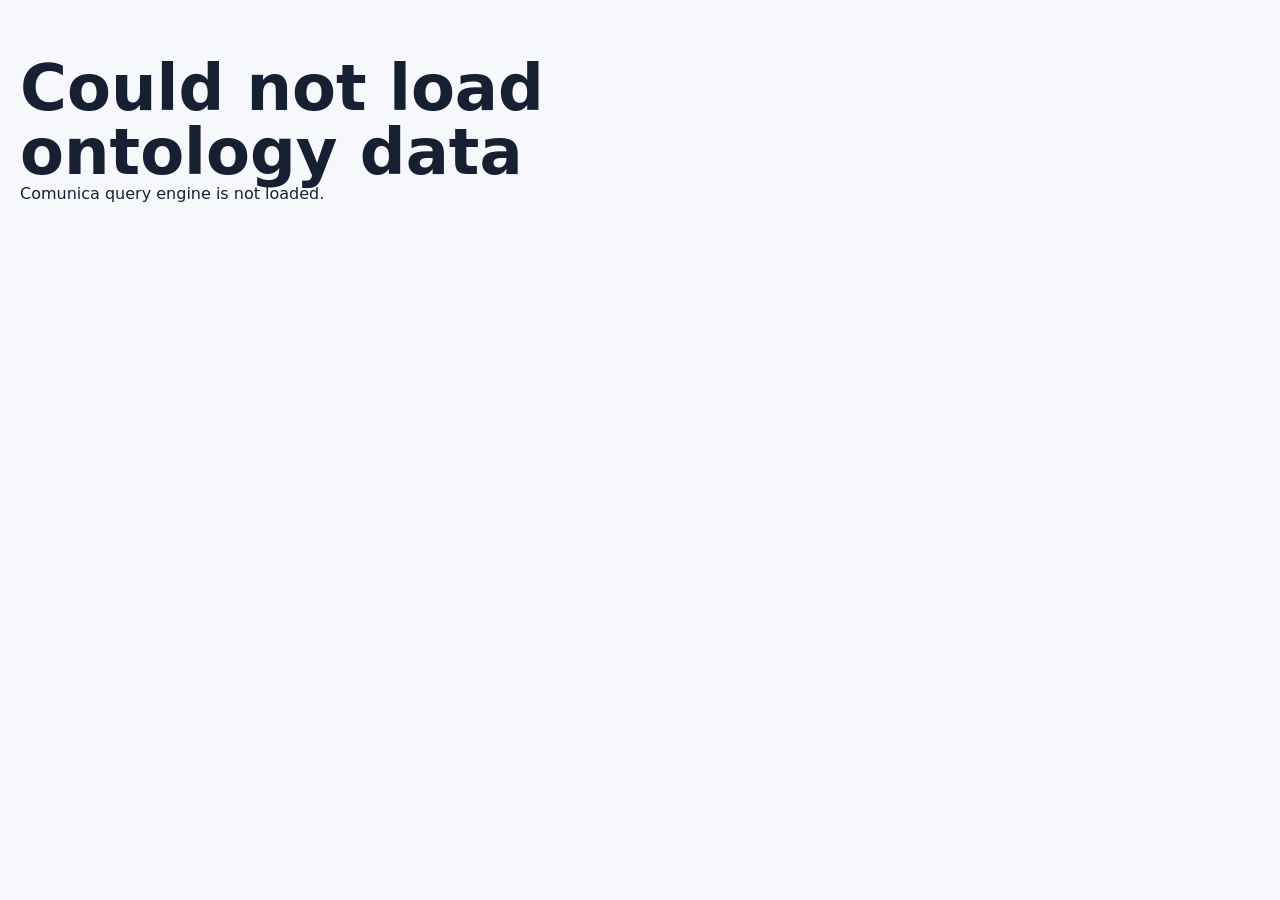
==== commit 4811189a: "Use OWL ontology as browser data source" ====
--- a/index.html
+++ b/index.html
@@ -175,7 +175,7 @@
     <p>Hearing Threshold Ontology Browser. Static publication build.</p>
   </footer>
 
-  <script src="data.js"></script>
+  <script src="https://rdf.js.org/comunica-browser/versions/v5/engines/query-sparql/comunica-browser.js"></script>
   <script src="app.js"></script>
 </body>
 </html>
